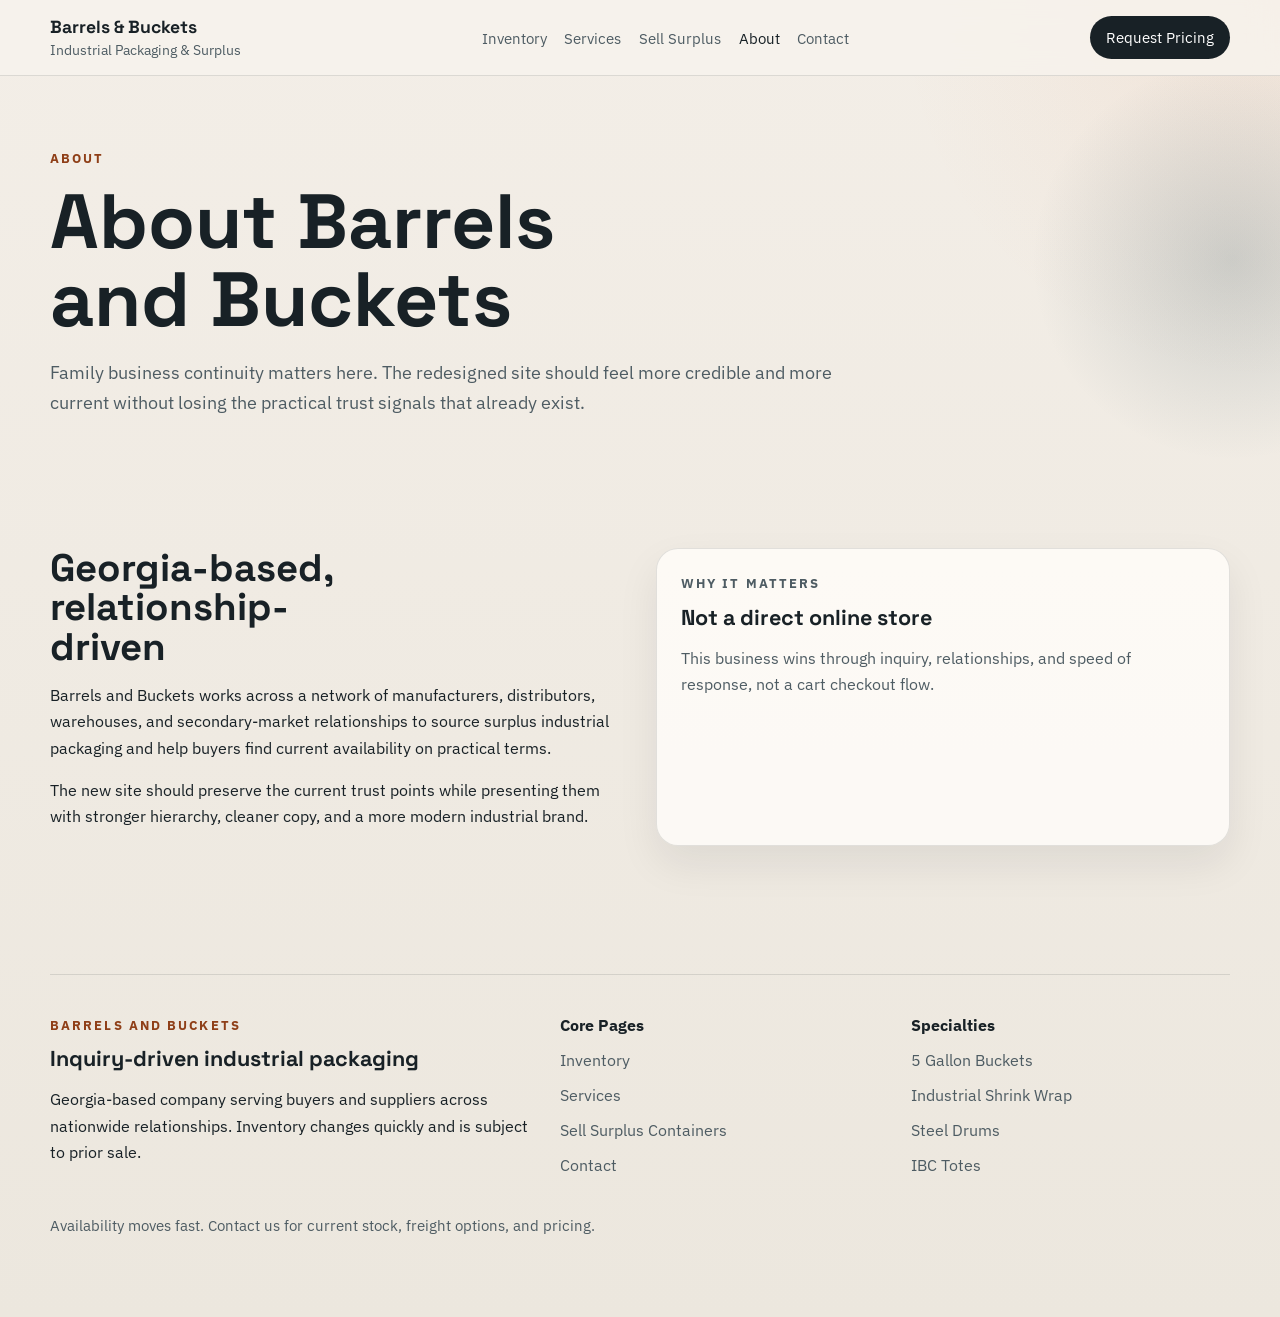
==== about.html @ dcfc329a "Initial GitHub Pages site" ====
<!DOCTYPE html>
<html lang="en">
  <head>
    <meta charset="UTF-8" />
    <meta name="viewport" content="width=device-width, initial-scale=1.0" />
    <title>About Barrels and Buckets | Georgia-Based Industrial Packaging</title>
    <meta
      name="description"
      content="Learn about Barrels and Buckets, a Georgia-based company with nationwide relationships across recyclers, manufacturers, and distributors."
    />
    <link rel="stylesheet" href="assets/css/styles.css" />
  </head>
  <body data-page="about">
    <header data-site-header></header>
    <main>
      <section class="hero hero-subpage">
        <div class="container subpage-copy">
          <p class="eyebrow">About</p>
          <h1>About Barrels and Buckets</h1>
          <p class="lede">
            Family business continuity matters here. The redesigned site should feel more credible
            and more current without losing the practical trust signals that already exist.
          </p>
        </div>
      </section>
      <section class="section">
        <div class="container prose-grid">
          <div>
            <h2>Georgia-based, relationship-driven</h2>
            <p>
              Barrels and Buckets works across a network of manufacturers, distributors, warehouses,
              and secondary-market relationships to source surplus industrial packaging and help
              buyers find current availability on practical terms.
            </p>
            <p>
              The new site should preserve the current trust points while presenting them with
              stronger hierarchy, cleaner copy, and a more modern industrial brand.
            </p>
          </div>
          <div class="side-panel">
            <p class="eyebrow">Why it matters</p>
            <h3>Not a direct online store</h3>
            <p>This business wins through inquiry, relationships, and speed of response, not a cart checkout flow.</p>
          </div>
        </div>
      </section>
    </main>
    <footer data-site-footer></footer>
    <script src="data/public-inventory.js"></script>
    <script src="assets/js/app.js"></script>
  </body>
</html>
---- assets/css/styles.css ----
@import url("https://fonts.googleapis.com/css2?family=IBM+Plex+Sans:wght@400;500;600;700&family=Space+Grotesk:wght@500;600;700&display=swap");

:root {
  --bg: #ece7de;
  --surface: #f7f3ed;
  --surface-strong: #fffdf9;
  --ink: #182126;
  --ink-muted: #4e5c63;
  --line: rgba(24, 33, 38, 0.12);
  --brand: #8f3f18;
  --brand-deep: #6e2f11;
  --accent: #264653;
  --accent-soft: #d6e0de;
  --dark: #152027;
  --dark-soft: #22313a;
  --success: #3f7a63;
  --radius: 22px;
  --shadow: 0 18px 40px rgba(20, 29, 34, 0.08);
  --max: 1180px;
}

* {
  box-sizing: border-box;
}

html {
  scroll-behavior: smooth;
}

body {
  margin: 0;
  font-family: "IBM Plex Sans", sans-serif;
  color: var(--ink);
  background:
    radial-gradient(circle at top right, rgba(217, 106, 43, 0.08), transparent 24rem),
    linear-gradient(180deg, #f3eee7 0%, #ece7de 100%);
}

a {
  color: inherit;
  text-decoration: none;
}

img {
  max-width: 100%;
}

.container {
  width: min(var(--max), calc(100% - 2rem));
  margin: 0 auto;
}

.section {
  padding: 5rem 0;
}

.section-contrast {
  background: rgba(255, 255, 255, 0.55);
  border-block: 1px solid var(--line);
}

.section-dark {
  background:
    linear-gradient(135deg, rgba(21, 32, 39, 0.98), rgba(34, 49, 58, 0.96)),
    linear-gradient(180deg, #122029, #22313a);
  color: #f3f0ea;
}

.eyebrow {
  margin: 0 0 0.75rem;
  font-size: 0.82rem;
  font-weight: 700;
  letter-spacing: 0.16em;
  text-transform: uppercase;
  color: var(--brand);
}

h1,
h2,
h3 {
  margin: 0 0 1rem;
  font-family: "Space Grotesk", sans-serif;
  line-height: 1.02;
}

h1 {
  font-size: clamp(3rem, 6vw, 5.4rem);
  max-width: 12ch;
}

h2 {
  font-size: clamp(2rem, 3vw, 3.2rem);
  max-width: 14ch;
}

h3 {
  font-size: 1.35rem;
}

p,
li,
input,
select,
textarea,
button {
  font-size: 1rem;
  line-height: 1.65;
}

.lede {
  font-size: 1.15rem;
  color: var(--ink-muted);
  max-width: 52rem;
}

.site-header {
  position: sticky;
  top: 0;
  z-index: 10;
  backdrop-filter: blur(14px);
  background: rgba(247, 243, 237, 0.82);
  border-bottom: 1px solid var(--line);
}

.header-inner,
.footer-inner {
  width: min(var(--max), calc(100% - 2rem));
  margin: 0 auto;
}

.header-inner {
  display: flex;
  align-items: center;
  justify-content: space-between;
  gap: 2rem;
  padding: 1rem 0;
  position: relative;
}

.brand-mark {
  display: flex;
  flex-direction: column;
  gap: 0.15rem;
}

.brand-mark strong {
  font-family: "Space Grotesk", sans-serif;
  font-size: 1.1rem;
}

.brand-mark span {
  color: var(--ink-muted);
  font-size: 0.9rem;
}

.site-nav,
.site-nav-links {
  display: flex;
  flex-wrap: wrap;
  gap: 1.1rem;
  align-items: center;
}

.site-nav a {
  padding: 0.3rem 0;
  font-size: 0.95rem;
  color: var(--ink-muted);
}

.site-nav a.active,
.site-nav a:hover,
.text-link:hover {
  color: var(--ink);
}

.header-cta {
  display: inline-flex;
  align-items: center;
  gap: 0.4rem;
  padding: 0.75rem 1rem;
  border-radius: 999px;
  background: var(--ink);
  color: #fff;
  font-size: 0.92rem;
}

.nav-toggle {
  display: none;
  width: 3rem;
  height: 3rem;
  padding: 0.7rem;
  background: transparent;
  border: 1px solid var(--line);
  border-radius: 999px;
  flex-direction: column;
  justify-content: center;
  gap: 0.24rem;
}

.nav-toggle span {
  display: block;
  width: 100%;
  height: 2px;
  background: var(--ink);
  border-radius: 999px;
}

.sr-only {
  position: absolute;
  width: 1px;
  height: 1px;
  padding: 0;
  margin: -1px;
  overflow: hidden;
  clip: rect(0, 0, 0, 0);
  white-space: nowrap;
  border: 0;
}

.hero {
  position: relative;
  overflow: hidden;
}

.hero-home {
  padding: 5rem 0 3rem;
}

.hero-subpage {
  padding: 4.5rem 0 2rem;
}

.hero::before {
  content: "";
  position: absolute;
  inset: auto -10rem 0 auto;
  width: 26rem;
  height: 26rem;
  border-radius: 50%;
  background: radial-gradient(circle, rgba(38, 70, 83, 0.18), transparent 68%);
  pointer-events: none;
}

.hero-grid,
.split-panel,
.dual-feature,
.category-overview,
.process-grid,
.prose-grid,
.inventory-layout {
  display: grid;
  gap: 2rem;
}

.hero-grid,
.dual-feature,
.category-overview,
.process-grid,
.prose-grid {
  grid-template-columns: repeat(2, minmax(0, 1fr));
}

.hero-copy,
.subpage-copy {
  position: relative;
  z-index: 1;
}

.hero-actions,
.cta-actions {
  display: flex;
  flex-wrap: wrap;
  gap: 0.85rem;
  margin: 2rem 0 1.5rem;
}

.button {
  display: inline-flex;
  align-items: center;
  justify-content: center;
  min-height: 3.2rem;
  padding: 0.8rem 1.2rem;
  border: 1px solid transparent;
  border-radius: 999px;
  font-weight: 600;
}

.button-primary {
  background: var(--brand);
  color: #fff;
}

.button-primary:hover {
  background: var(--brand-deep);
}

.button-secondary {
  background: transparent;
  border-color: var(--line);
}

.button-secondary.light {
  color: #fff;
  border-color: rgba(255, 255, 255, 0.24);
}

.button-tertiary {
  color: var(--ink-muted);
}

.hero-points,
.detail-list {
  padding: 0;
  margin: 0;
  list-style: none;
}

.hero-points li,
.detail-list li {
  padding: 0.7rem 0;
  border-bottom: 1px solid var(--line);
}

.hero-panel {
  display: grid;
  gap: 1rem;
  align-content: start;
}

.stats-card,
.notice-card,
.category-card,
.service-card,
.inventory-card,
.side-panel,
.panel-note {
  border: 1px solid var(--line);
  border-radius: var(--radius);
  background: rgba(255, 253, 249, 0.82);
  box-shadow: var(--shadow);
}

.stats-card,
.notice-card,
.side-panel,
.panel-note {
  padding: 1.5rem;
}

.stats-card strong {
  display: block;
  margin: 0.55rem 0;
  font-family: "Space Grotesk", sans-serif;
  font-size: 1.6rem;
}

.category-grid,
.specialty-grid,
.service-grid,
.feature-list,
.inventory-grid,
.contact-routes {
  display: grid;
  gap: 1.25rem;
}

.category-grid {
  grid-template-columns: repeat(4, minmax(0, 1fr));
}

.specialty-grid {
  grid-template-columns: repeat(auto-fit, minmax(210px, 1fr));
}

.trust-row {
  display: flex;
  flex-wrap: wrap;
  gap: 0.75rem;
  margin-bottom: 1.5rem;
}

.trust-row span {
  padding: 0.55rem 0.8rem;
  border-radius: 999px;
  border: 1px solid var(--line);
  background: rgba(255, 253, 249, 0.7);
  color: var(--ink-muted);
  font-size: 0.92rem;
}

.category-card,
.service-card {
  padding: 1.4rem;
}

.category-kicker,
.inventory-meta,
.badge {
  font-size: 0.8rem;
  letter-spacing: 0.08em;
  text-transform: uppercase;
}

.process-list {
  display: grid;
  gap: 1rem;
}

.process-list article {
  padding: 1.3rem 0;
  border-bottom: 1px solid var(--line);
}

.process-list span {
  color: var(--brand);
  font-weight: 700;
}

.inline-heading {
  display: flex;
  align-items: end;
  justify-content: space-between;
  gap: 1rem;
}

.text-link {
  color: var(--brand-deep);
  font-weight: 600;
}

.feature-list article {
  padding-bottom: 1rem;
  border-bottom: 1px solid rgba(255, 255, 255, 0.12);
}

.cta-band {
  display: flex;
  align-items: center;
  justify-content: space-between;
  gap: 2rem;
  padding: 2rem;
  border-radius: calc(var(--radius) + 6px);
  background: rgba(255, 255, 255, 0.65);
  border: 1px solid var(--line);
}

.inventory-layout {
  grid-template-columns: 18rem minmax(0, 1fr);
  align-items: start;
}

.filter-panel {
  position: sticky;
  top: 6rem;
  display: grid;
  gap: 1rem;
  padding: 1.4rem;
  background: rgba(255, 253, 249, 0.84);
  border: 1px solid var(--line);
  border-radius: var(--radius);
}

.filter-panel label,
.inquiry-form label {
  display: grid;
  gap: 0.45rem;
  font-weight: 600;
}

input,
select,
textarea {
  width: 100%;
  padding: 0.9rem 1rem;
  border: 1px solid rgba(24, 33, 38, 0.16);
  border-radius: 16px;
  background: #fffdf9;
  font-family: inherit;
}

.inventory-disclaimer {
  margin-bottom: 1rem;
  padding: 1rem 1.2rem;
  border-radius: 16px;
  background: var(--accent-soft);
  color: var(--accent);
}

.inventory-grid {
  grid-template-columns: repeat(2, minmax(0, 1fr));
}

.inventory-card {
  overflow: hidden;
}

.inventory-card-body {
  padding: 1.25rem;
}

.inventory-card-top {
  display: flex;
  gap: 0.6rem;
  flex-wrap: wrap;
  margin-bottom: 0.8rem;
}

.badge {
  display: inline-flex;
  align-items: center;
  padding: 0.3rem 0.55rem;
  border-radius: 999px;
  background: rgba(63, 122, 99, 0.12);
  color: var(--success);
  font-weight: 700;
}

.inventory-meta {
  display: block;
  color: var(--ink-muted);
  margin-bottom: 0.35rem;
}

.inventory-card h3 {
  margin-bottom: 0.5rem;
}

.inventory-footer {
  display: flex;
  justify-content: space-between;
  gap: 1rem;
  align-items: center;
  margin-top: 1rem;
  padding-top: 1rem;
  border-top: 1px solid var(--line);
}

.inventory-footer strong {
  display: block;
  font-family: "Space Grotesk", sans-serif;
}

.inventory-card p,
.service-card p,
.category-card p,
.side-panel p,
.panel-note p {
  color: var(--ink-muted);
}

.inquiry-form {
  display: grid;
  gap: 1rem;
  padding: 1.5rem;
  border: 1px solid var(--line);
  border-radius: var(--radius);
  background: rgba(255, 253, 249, 0.88);
}

.inquiry-form-strong {
  box-shadow: var(--shadow);
}

.contact-routes article {
  padding: 1rem 0;
  border-bottom: 1px solid var(--line);
}

.footer-inner {
  padding: 3rem 0 4rem;
}

.footer-top {
  display: grid;
  grid-template-columns: 1.2fr 0.8fr 0.8fr;
  gap: 2rem;
  padding-top: 2.5rem;
  border-top: 1px solid var(--line);
}

.footer-links {
  display: grid;
  gap: 0.55rem;
}

.footer-links a,
.footer-links span {
  color: var(--ink-muted);
}

.footer-note {
  margin-top: 2rem;
  color: var(--ink-muted);
  font-size: 0.92rem;
}

@media (max-width: 980px) {
  .hero-grid,
  .dual-feature,
  .category-overview,
  .process-grid,
  .prose-grid,
  .inventory-layout,
  .footer-top,
  .cta-band {
    grid-template-columns: 1fr;
  }

  .category-grid,
  .inventory-grid {
    grid-template-columns: 1fr;
  }

  .filter-panel {
    position: static;
  }

  .inline-heading,
  .cta-band {
    align-items: start;
  }
}

@media (max-width: 720px) {
  .header-inner {
    align-items: start;
    display: grid;
    grid-template-columns: 1fr auto;
    gap: 1rem;
  }

  h1 {
    font-size: clamp(2.6rem, 13vw, 4rem);
  }

  .section,
  .hero-home {
    padding: 3.5rem 0;
  }

  .nav-toggle {
    display: inline-flex;
  }

  .header-cta {
    display: none;
  }

  .site-nav {
    display: none;
    grid-column: 1 / -1;
    width: 100%;
    padding-top: 0.5rem;
  }

  .site-nav-links {
    display: grid;
    width: 100%;
    gap: 0;
    border: 1px solid var(--line);
    background: rgba(255, 253, 249, 0.96);
    border-radius: 18px;
    overflow: hidden;
  }

  .site-nav a {
    padding: 0.95rem 1rem;
    border-bottom: 1px solid var(--line);
  }

  .site-nav a:last-child {
    border-bottom: 0;
  }

  .site-header.nav-open .site-nav {
    display: block;
  }
}
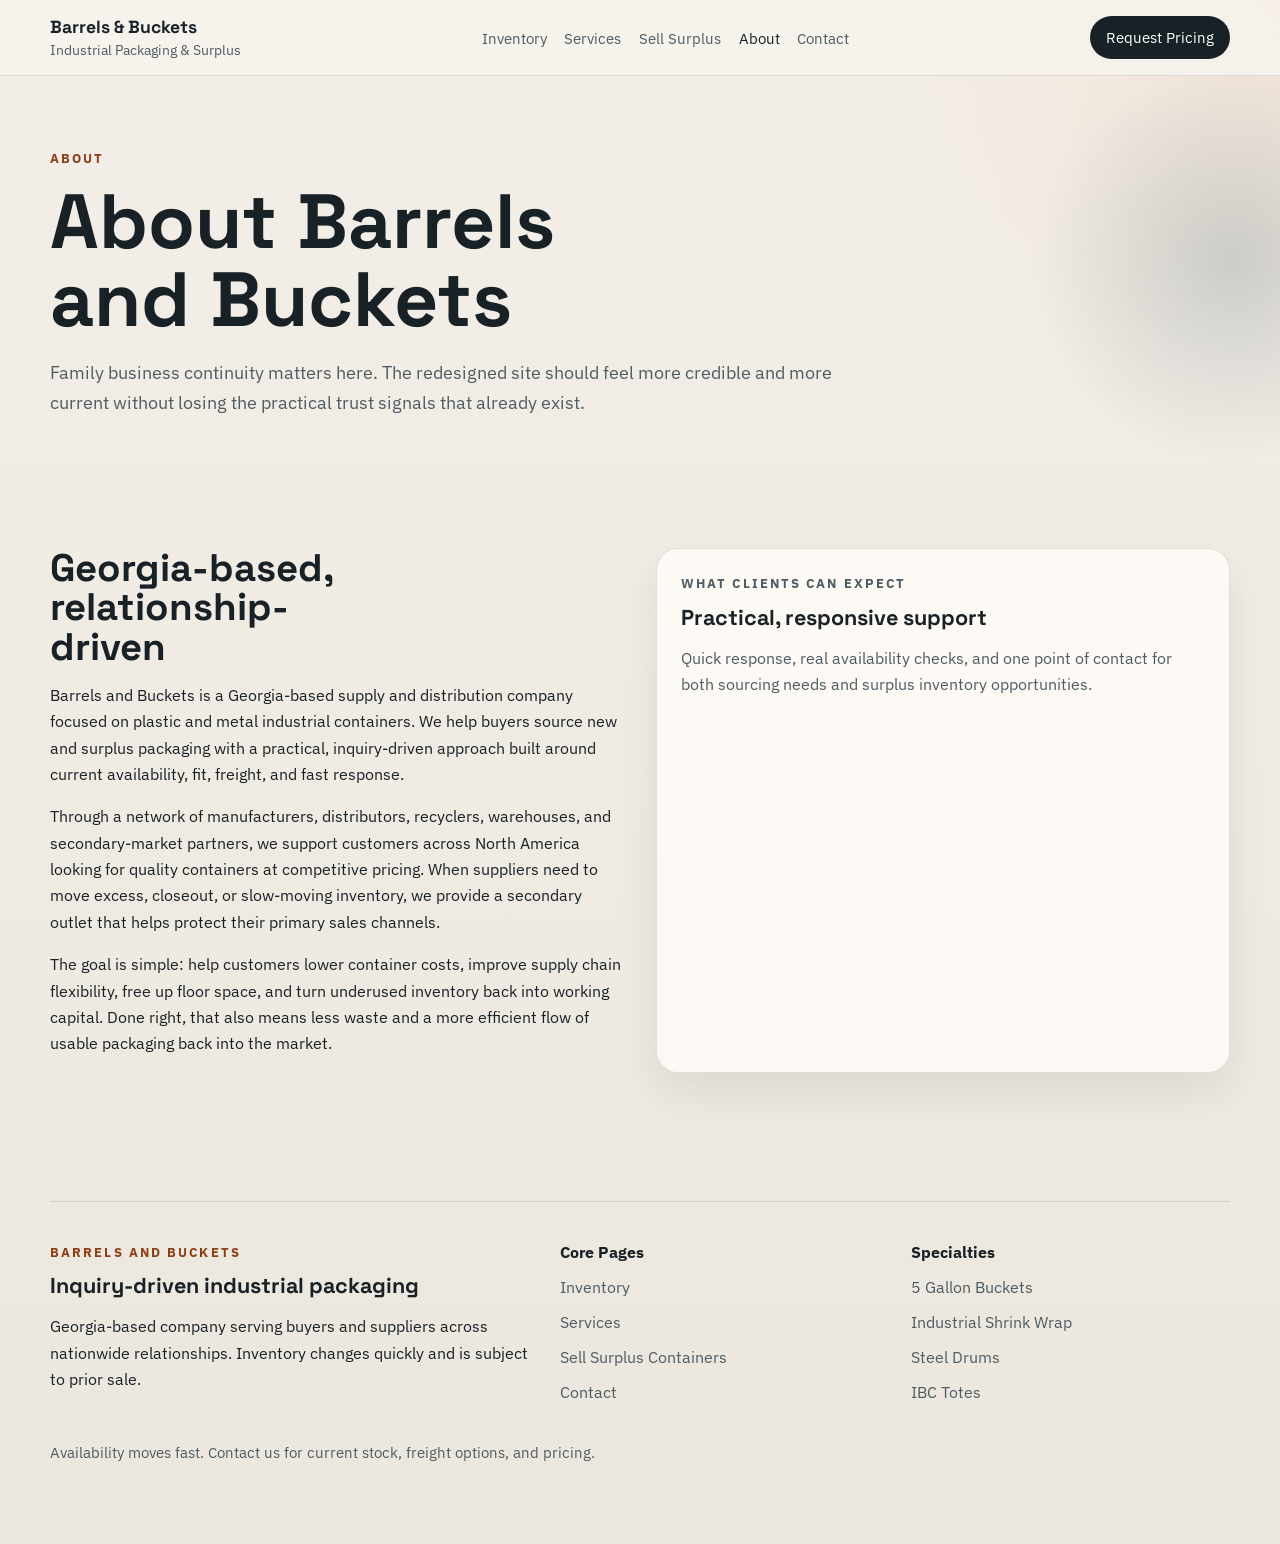
==== commit 26e40192: "Refresh about page copy" ====
--- a/about.html
+++ b/about.html
@@ -28,19 +28,29 @@
           <div>
             <h2>Georgia-based, relationship-driven</h2>
             <p>
-              Barrels and Buckets works across a network of manufacturers, distributors, warehouses,
-              and secondary-market relationships to source surplus industrial packaging and help
-              buyers find current availability on practical terms.
+              Barrels and Buckets is a Georgia-based supply and distribution company focused on
+              plastic and metal industrial containers. We help buyers source new and surplus
+              packaging with a practical, inquiry-driven approach built around current
+              availability, fit, freight, and fast response.
             </p>
             <p>
-              The new site should preserve the current trust points while presenting them with
-              stronger hierarchy, cleaner copy, and a more modern industrial brand.
+              Through a network of manufacturers, distributors, recyclers, warehouses, and
+              secondary-market partners, we support customers across North America looking for
+              quality containers at competitive pricing. When suppliers need to move excess,
+              closeout, or slow-moving inventory, we provide a secondary outlet that helps protect
+              their primary sales channels.
+            </p>
+            <p>
+              The goal is simple: help customers lower container costs, improve supply chain
+              flexibility, free up floor space, and turn underused inventory back into working
+              capital. Done right, that also means less waste and a more efficient flow of usable
+              packaging back into the market.
             </p>
           </div>
           <div class="side-panel">
-            <p class="eyebrow">Why it matters</p>
-            <h3>Not a direct online store</h3>
-            <p>This business wins through inquiry, relationships, and speed of response, not a cart checkout flow.</p>
+            <p class="eyebrow">What clients can expect</p>
+            <h3>Practical, responsive support</h3>
+            <p>Quick response, real availability checks, and one point of contact for both sourcing needs and surplus inventory opportunities.</p>
           </div>
         </div>
       </section>
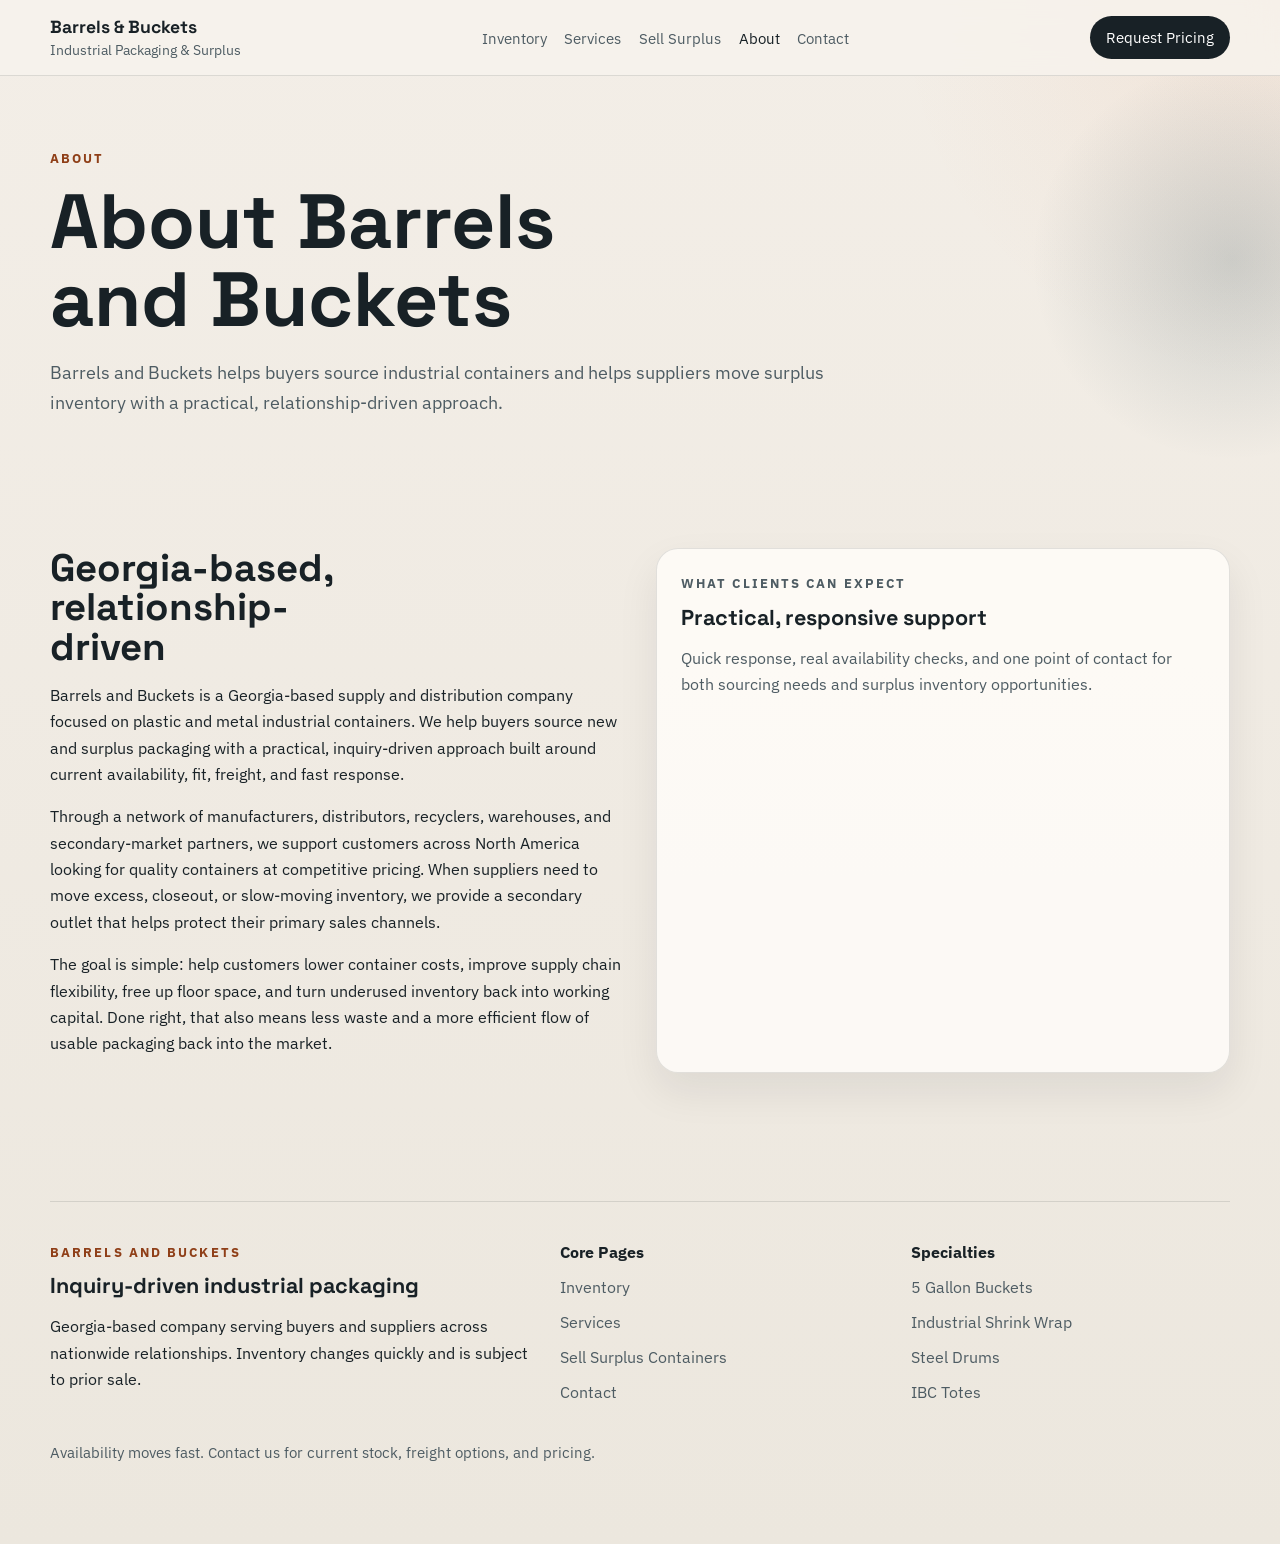
==== commit a6f61572: "Fix about page hero copy" ====
--- a/about.html
+++ b/about.html
@@ -18,8 +18,8 @@
           <p class="eyebrow">About</p>
           <h1>About Barrels and Buckets</h1>
           <p class="lede">
-            Family business continuity matters here. The redesigned site should feel more credible
-            and more current without losing the practical trust signals that already exist.
+            Barrels and Buckets helps buyers source industrial containers and helps suppliers move
+            surplus inventory with a practical, relationship-driven approach.
           </p>
         </div>
       </section>
